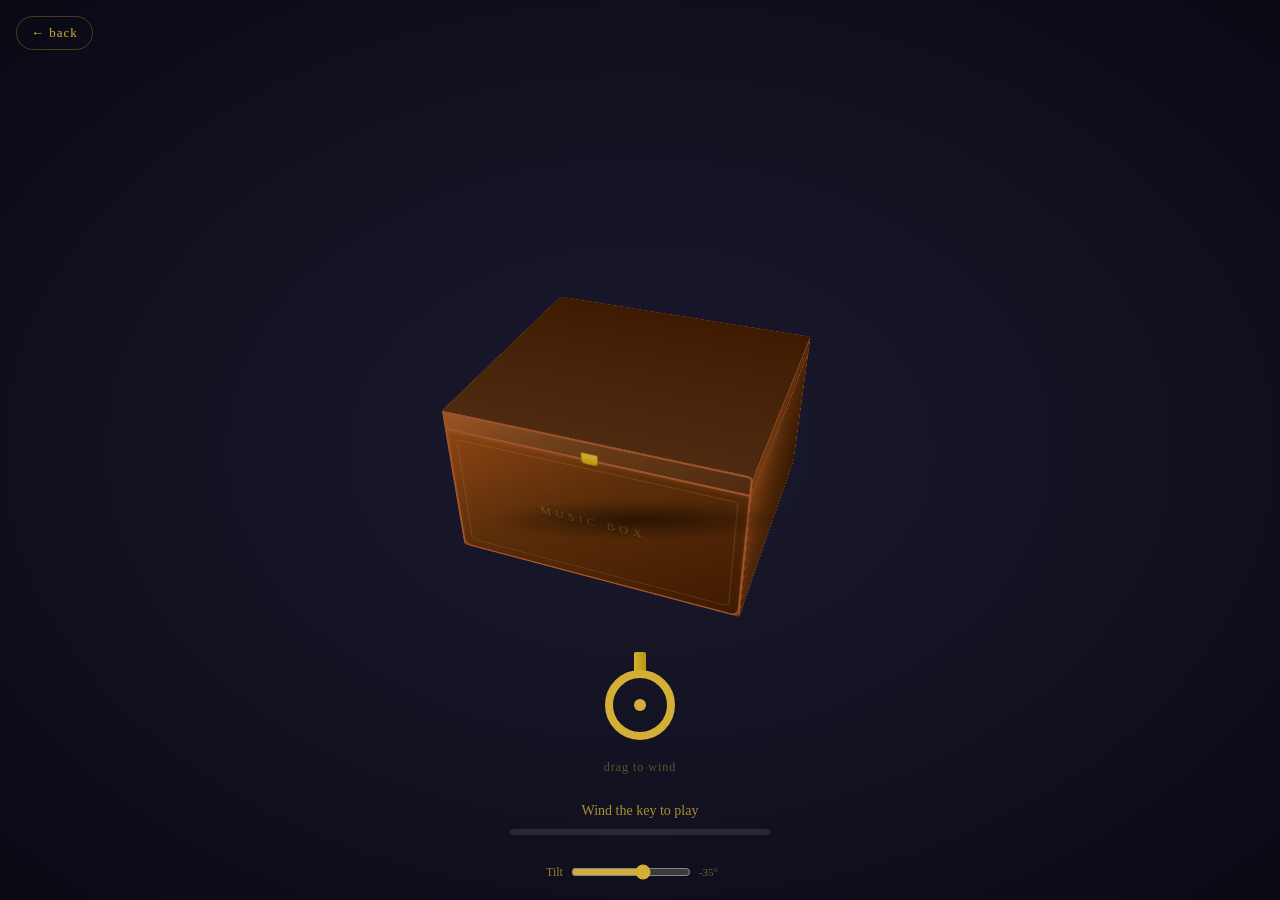
==== player.html @ 5e6f9cf5 "frontend complete" ====
<!DOCTYPE html>
<html lang="en">
<head>
<meta charset="UTF-8">
<meta name="viewport" content="width=device-width, initial-scale=1.0, maximum-scale=1.0, user-scalable=no">
<title>Music Box — Playing</title>
<style>
  * { margin: 0; padding: 0; box-sizing: border-box; }

  body {
    min-height: 100vh;
    min-height: 100dvh;
    display: flex;
    flex-direction: column;
    align-items: center;
    justify-content: flex-start;
    background: radial-gradient(ellipse at center, #1a1a2e 0%, #0a0a15 100%);
    font-family: 'Georgia', serif;
    color: #d4af37;
    overflow: hidden;
    user-select: none;
    -webkit-user-select: none;
    touch-action: none;
    padding: 20px;
  }

  .back-btn {
    position: fixed;
    top: 16px;
    left: 16px;
    background: none;
    border: 1px solid rgba(212,175,55,0.3);
    color: #d4af37;
    font-family: 'Georgia', serif;
    font-size: 13px;
    padding: 8px 14px;
    border-radius: 20px;
    cursor: pointer;
    z-index: 10;
    letter-spacing: 1px;
  }

  .back-btn:hover { border-color: rgba(212,175,55,0.6); }


  .music-box {
    position: relative;
    width: 280px;
    height: 200px;
    perspective: 800px;
    perspective-origin: center 60%;
    margin-top: calc(50vh - 150px);
    margin-bottom: auto;
  }

  /* 3D scene wrapper */
  .box-scene {
    position: absolute;
    bottom: 0;
    width: 280px;
    height: 180px;
    transform-style: preserve-3d;
    transform: rotateX(var(--viewX, -35deg)) rotateY(var(--viewY, -20deg));
    transition: transform 10s ease;
  }

  /* All 3D faces */
  .box-front, .box-back, .box-right, .box-left, .box-bottom,
  .lid-front, .lid-back, .lid-top, .lid-right, .lid-left, .lid-inner {
    position: absolute;
    backface-visibility: visible;
  }

  /* The box body - 3D cube: 280w × 140h × 120d */
  .box-body {
    position: absolute;
    bottom: 0;
    width: 280px;
    height: 140px;
    transform-style: preserve-3d;
    z-index: 1;
  }

  /* Front face */
  .box-front {
    width: 280px;
    height: 140px;
    background: linear-gradient(145deg, #8B4513 0%, #5C2E0A 40%, #3E1A00 100%);
    border: 2px solid #a0522d;
    border-radius: 0 0 8px 8px;
    box-shadow: inset 0 2px 4px rgba(255,200,100,0.1);
    transform: translateZ(125px);
  }

  .box-front::before {
    content: '';
    position: absolute;
    top: 8px; left: 8px; right: 8px; bottom: 8px;
    border: 1px solid rgba(210,160,80,0.2);
    border-radius: 4px;
  }

  /* Back face */
  .box-back {
    width: 280px;
    height: 140px;
    background: linear-gradient(145deg, #6B3410 0%, #4C1E08 40%, #2E1200 100%);
    border: 2px solid #8a4420;
    border-radius: 0 0 8px 8px;
    transform: rotateY(180deg) translateZ(125px);
  }

  /* Right face — centered: left:(280-120)/2=80 */
  .box-right {
    width: 250px;
    height: 140px;
    left: 15px;
    background: linear-gradient(145deg, #7A3B10 0%, #52280A 40%, #361800 100%);
    border: 2px solid #955228;
    transform: rotateY(90deg) translateZ(140px);
  }

  .box-right::before {
    content: '';
    position: absolute;
    top: 8px; left: 8px; right: 8px; bottom: 8px;
    border: 1px solid rgba(210,160,80,0.15);
    border-radius: 4px;
  }

  /* Left face — centered: left:80 */
  .box-left {
    width: 250px;
    height: 140px;
    left: 15px;
    background: linear-gradient(145deg, #9B5020 0%, #6C3510 40%, #4E2508 100%);
    border: 2px solid #a0522d;
    transform: rotateY(-90deg) translateZ(140px);
  }

  .box-left::before {
    content: '';
    position: absolute;
    top: 8px; left: 8px; right: 8px; bottom: 8px;
    border: 1px solid rgba(210,160,80,0.15);
    border-radius: 4px;
  }

  /* Bottom face — centered: top:(140-160)/2=-10 */
  .box-bottom {
    width: 280px;
    height: 250px;
    top: -55px;
    background: linear-gradient(145deg, #3E1A00 0%, #2E1200 100%);
    border: 2px solid #6B3410;
    transform: rotateX(90deg) translateZ(-70px);
  }

  .box-label {
    position: absolute;
    top: 50%;
    left: 50%;
    transform: translate(-50%, -50%);
    font-size: 12px;
    letter-spacing: 4px;
    text-transform: uppercase;
    color: rgba(212, 175, 55, 0.5);
    text-shadow: 0 1px 2px rgba(0,0,0,0.5);
  }

  /* The lid - 3D: 280w × 20h × 120d */
  .box-lid {
    position: absolute;
    bottom: 138px;
    width: 280px;
    height: 20px;
    transform-style: preserve-3d;
    transform-origin: center top -125px;
    transform: rotateX(0deg);
    z-index: 2;
  }

  /* Lid front face */
  .lid-front {
    width: 280px;
    height: 20px;
    background: linear-gradient(145deg, #9B5523 0%, #6C3E1A 40%, #4E2A10 100%);
    border: 2px solid #a0522d;
    border-radius: 4px 4px 0 0;
    transform: translateZ(125px);
  }

  /* Lid back face */
  .lid-back {
    width: 280px;
    height: 20px;
    background: linear-gradient(145deg, #7B4018 0%, #4C2E10 40%, #3E2008 100%);
    border: 2px solid #8a4420;
    border-radius: 4px 4px 0 0;
    transform: rotateY(180deg) translateZ(125px);
  }

  /* Lid top face — flush with top edge of side panels (y=0) */
  .lid-top {
    width: 280px;
    height: 250px;
    top: -115px;
    background: linear-gradient(145deg, #A05828 0%, #7C4218 40%, #5E3010 100%);
    border: 2px solid #a0522d;
    border-radius: 8px;
    transform: rotateX(-90deg) translateZ(-10px);
    transform-style: preserve-3d;
  }

  .lid-top::before {
    content: '';
    position: absolute;
    top: 8px; left: 8px; right: 8px; bottom: 8px;
    border: 1px solid rgba(210,160,80,0.2);
    border-radius: 4px;
  }

  /* Lid photo circle */
  .lid-photo-container {
    position: absolute;
    top: 50%;
    left: 50%;
    transform: translate(-50%, -50%) translateZ(1px);
    width: 180px;
    height: 180px;
    border-radius: 50%;
    overflow: hidden;
    border: 2px solid rgba(212,175,55,0.4);
    box-shadow: 0 0 12px rgba(0,0,0,0.4), inset 0 0 6px rgba(0,0,0,0.3);
  }

  .lid-photo-container img {
    position: absolute;
    top: 0;
    left: 0;
    width: 100%;
    height: 100%;
    object-fit: cover;
    opacity: 0;
    transition: opacity 1s ease-in-out;
  }

  .lid-photo-container img.active {
    opacity: 1;
  }

  /* Lid right face — centered: left:80 */
  .lid-right {
    width: 250px;
    height: 20px;
    left: 15px;
    background: linear-gradient(145deg, #8A4818 0%, #5C3010 100%);
    border: 2px solid #955228;
    backface-visibility: visible;
    transform: rotateY(90deg) translateZ(140px);
  }

  /* Lid left face — centered: left:80 */
  .lid-left {
    width: 250px;
    height: 20px;
    left: 15px;
    background: linear-gradient(145deg, #A86030 0%, #7C4520 100%);
    border: 2px solid #a0522d;
    backface-visibility: visible;
    transform: rotateY(-90deg) translateZ(140px);
  }

  /* Lid inner face (bottom of lid) — flush with bottom edge (y=20) */
  .lid-inner {
    width: 280px;
    height: 250px;
    top: -115px;
    background: linear-gradient(to bottom, #2a0a00, #4E2A10);
    transform: rotateX(90deg) translateZ(10px);
  }

  /* Hinge detail */
  .box-hinge {
    position: absolute;
    width: 20px;
    height: 8px;
    background: linear-gradient(to bottom, #d4af37, #8B6914);
    border-radius: 3px;
    top: -4px;
    z-index: 5;
  }

  /* Metal latch on front */
  .box-latch {
    position: absolute;
    bottom: -6px;
    left: 50%;
    transform: translateX(-50%);
    width: 16px;
    height: 12px;
    background: linear-gradient(to bottom, #d4af37, #b8960c);
    border-radius: 0 0 4px 4px;
    border: 1px solid #8B6914;
    z-index: 3;
  }

  /* Music box interior — 3D slab at top of box body */
  .box-interior {
    position: absolute;
    left: 2px;
    width: 276px;
    height: 20px;
    opacity: 0;
    overflow: visible;
    transform-style: preserve-3d;
    top: -20px;
  }

  .box-interior > div {
    position: absolute;
  }

  /* Top face of interior slab — holds the vinyl */
  .interior-top {
    width: 276px;
    height: 246px;
    top: -113px;
    background: linear-gradient(145deg, #C8956A, #A07050);
    transform: rotateX(-90deg) translateZ(-10px);
    overflow: visible;
    transform-style: preserve-3d;
  }

  /* Bottom face of interior slab */
  .interior-bottom {
    width: 276px;
    height: 246px;
    top: -113px;
    background: linear-gradient(145deg, #A07050, #887060);
    transform: rotateX(90deg) translateZ(10px);
  }

  /* Front face of interior slab */
  .interior-front {
    width: 276px;
    height: 20px;
    background: linear-gradient(145deg, #B8855A, #9A6842);
    border: 1px solid #C09060;
    transform: translateZ(123px);
  }

  /* Back face of interior slab */
  .interior-back {
    width: 276px;
    height: 20px;
    background: linear-gradient(145deg, #A07850, #8A6238);
    transform: rotateY(180deg) translateZ(123px);
  }

  /* Right face of interior slab */
  .interior-right {
    width: 246px;
    height: 20px;
    left: 15px;
    background: linear-gradient(145deg, #B08050, #9A6842);
    transform: rotateY(90deg) translateZ(138px);
  }

  /* Left face of interior slab */
  .interior-left {
    width: 246px;
    height: 20px;
    left: 15px;
    background: linear-gradient(145deg, #BA8A5A, #A07248);
    transform: rotateY(-90deg) translateZ(138px);
  }

  /* Vinyl record — 5px thick 3D disc sitting on interior-top */
  .record {
    position: absolute;
    width: 200px;
    height: 200px;
    left: 38px;
    top: -90px;
    transform-style: preserve-3d;
    transform: rotateX(-90deg) translateY(5px) translateZ(-10px);
  }

  .record-face {
    position: absolute;
    width: 200px;
    height: 200px;
    border-radius: 50%;
  }

  /* Top face of vinyl — visible grooves */
  .record-face-top {
    background:
      radial-gradient(circle, #d4af37 8px, #b8860b 11px, #8B6914 22px, #1a1a1a 25px, #222 27px, #111 35px, #1a1a1a 35.5px, #222 36px, #111 44px, #1a1a1a 44.5px, #222 45px, #111 53px, #1a1a1a 53.5px, #222 54px, #111 62px, #1a1a1a 62.5px, #222 63px, #111 71px, #1a1a1a 71.5px, #222 72px, #111 80px, #1a1a1a 80.5px, #222 81px, #111 88px, #1a1a1a 88.5px, #181818 89px, #111 100px);
    box-shadow: 0 10px 0 #0a0a0a, 0 0 10px rgba(0,0,0,0.6), inset 0 0 3px rgba(255,255,255,0.05);
    transform: translateZ(10px);
  }

  /* Bottom face of vinyl — sits on the tan panel */
  .record-face-bottom {
    background: #0a0a0a;
    transform: translateZ(0px);
  }

  .record.spinning {
    animation: spin-record 15s linear infinite;
  }

  @keyframes spin-record {
    from { transform: rotateX(-90deg) translateY(5px) translateZ(-10px) rotate(360deg); }
    to { transform: rotateX(-90deg) translateY(5px) translateZ(-10px) rotate(0deg); }
  }

  .record-label {
    position: absolute;
    top: 50%;
    left: 50%;
    transform: translate(-50%, -50%) translateZ(10.1px);
    width: 50px;
    height: 50px;
    border-radius: 50%;
    background: radial-gradient(circle, #d4af37 5px, #b8860b 10px, #8B6914 22px, #6B4F12 25px);
    box-shadow: inset 0 0 2px rgba(0,0,0,0.3);
  }

  .record-text-svg {
    position: absolute;
    top: 0;
    left: 0;
    width: 200px;
    height: 200px;
    pointer-events: none;
    transform: scaleX(-1);
  }

  .record-text {
    font-family: 'Georgia', serif;
    font-size: 18px;
    fill: #c0a060;
    letter-spacing: 0.5px;
    font-weight: bold;
  }

  /* Shadow on the ground */
  .box-shadow {
    position: absolute;
    bottom: -20px;
    left: 50%;
    transform: translateX(-50%);
    width: 300px;
    height: 40px;
    background: radial-gradient(ellipse, rgba(0,0,0,0.5) 0%, transparent 70%);
    pointer-events: none;
  }

  /* Gentle idle sway */
  .box-scene {
    animation: idle-sway 6s ease-in-out infinite;
  }

  @keyframes idle-sway {
    0%, 100% { transform: rotateX(var(--viewX, -35deg)) rotateY(var(--viewY, -20deg)); }
    50% { transform: rotateX(calc(var(--viewX, -35deg) + 2deg)) rotateY(calc(var(--viewY, -20deg) + 2deg)); }
  }

  /* View controls */
  .view-controls {
    display: flex;
    gap: 20px;
    margin-top: 15px;
    justify-content: center;
    align-items: center;
  }

  .view-controls label {
    display: flex;
    align-items: center;
    gap: 8px;
    color: rgba(212,175,55,0.7);
    font-size: 12px;
    font-family: 'Georgia', serif;
  }

  .view-controls input[type="range"] {
    width: 120px;
    accent-color: #d4af37;
  }

  .view-controls span {
    min-width: 35px;
    font-size: 11px;
    color: rgba(212,175,55,0.5);
  }

  /* Wind-up key — BELOW the box for mobile */
  .winding-section {
    margin-top: 30px;
    display: flex;
    flex-direction: column;
    align-items: center;
  }

  .winding-area {
    width: 100px;
    height: 100px;
    cursor: grab;
    position: relative;
    touch-action: none;
  }

  .winding-area:active { cursor: grabbing; }

  .key-base {
    position: absolute;
    top: 0;
    left: 50%;
    transform: translateX(-50%);
    width: 12px;
    height: 20px;
    background: linear-gradient(to right, #d4af37, #b8960c);
    border-radius: 2px;
  }

  .key-handle {
    position: absolute;
    top: 18px;
    left: 50%;
    transform: translateX(-50%);
    width: 70px;
    height: 70px;
    border: 8px solid #d4af37;
    border-radius: 50%;
    background: transparent;
    transition: border-color 0.2s;
  }

  .key-handle::after {
    content: '';
    position: absolute;
    top: 50%;
    left: 50%;
    width: 12px;
    height: 12px;
    background: #d4af37;
    border-radius: 50%;
    transform: translate(-50%, -50%);
  }

  .winding-area:hover .key-handle {
    border-color: #f0d060;
  }

  .wind-label {
    font-size: 12px;
    opacity: 0.4;
    margin-top: 8px;
    letter-spacing: 1px;
  }

  /* Status */
  .status {
    margin-top: 24px;
    text-align: center;
    font-size: 14px;
    min-height: 50px;
    width: 100%;
    max-width: 300px;
  }

  .status-line {
    margin: 4px 0;
    opacity: 0.8;
  }

  .energy-bar-container {
    width: 100%;
    max-width: 260px;
    height: 6px;
    background: rgba(255,255,255,0.1);
    border-radius: 3px;
    margin: 10px auto;
    overflow: hidden;
  }

  .energy-bar {
    height: 100%;
    background: linear-gradient(90deg, #d4af37, #f0d060);
    border-radius: 3px;
    transition: width 0.1s linear;
    width: 0%;
  }

  /* Floating notes */
  .note {
    position: absolute;
    font-size: 18px;
    pointer-events: none;
    opacity: 0;
    animation: float-note 2s ease-out forwards;
    z-index: 10;
  }

  @keyframes float-note {
    0% { opacity: 0.8; transform: translateY(0) scale(1); }
    100% { opacity: 0; transform: translateY(-60px) scale(0.5) rotate(20deg); }
  }
</style>
</head>
<body>

<button class="back-btn" onclick="window.location.href='index.html'">&larr; back</button>

<div class="music-box" id="musicBox">
  <div class="box-scene" id="boxScene">
    <div class="box-lid" id="lid">
      <div class="lid-front">
        <div class="box-latch"></div>
      </div>
      <div class="lid-back"></div>
      <div class="lid-top">
        <div class="lid-photo-container" id="lidPhotos"></div>
      </div>
      <div class="lid-right"></div>
      <div class="lid-left"></div>
      <div class="lid-inner"></div>
    </div>
    <div class="box-body">
      <div class="box-front">
        <div class="box-label">Music Box</div>
      </div>
      <div class="box-back"></div>
      <div class="box-right"></div>
      <div class="box-left"></div>
      <div class="box-bottom"></div>
      <div class="box-interior">
        <div class="interior-top"></div>
        <div class="interior-bottom"></div>
        <div class="interior-front"></div>
        <div class="interior-back"></div>
        <div class="interior-right"></div>
        <div class="interior-left"></div>
        <div class="record" id="record">
          <div class="record-face record-face-top">
            <div class="record-label"></div>
          </div>
          <div class="record-face record-face-bottom"></div>
          <svg class="record-text-svg" viewBox="0 0 200 200">
            <defs>
              <path id="textCircle" d="M 100,100 m -65,0 a 65,65 0 1,1 130,0 a 65,65 0 1,1 -130,0" />
            </defs>
            <text class="record-text">
              <textPath href="#textCircle" startOffset="0%" id="recordTextPath">Music Box</textPath>
            </text>
          </svg>
        </div>
      </div>
    </div>
  </div>
  <div class="box-shadow"></div>
</div>

<div class="winding-section">
  <div class="winding-area" id="windArea">
    <div class="key-base"></div>
    <div class="key-handle" id="keyHandle"></div>
  </div>
  <div class="wind-label">drag to wind</div>
</div>

<div class="status">
  <div class="status-line" id="statusText">Wind the key to play</div>
  <div class="energy-bar-container">
    <div class="energy-bar" id="energyBar"></div>
  </div>
  <div class="status-line" id="timeInfo"></div>
</div>

<div class="view-controls">
  <label>Tilt <input type="range" id="viewX" min="-90" max="0" value="-35" step="1"><span id="viewXVal">-35°</span></label>
</div>

<script>
// ── View controls ──
(() => {
  const scene = document.querySelector('.box-scene');
  const viewX = document.getElementById('viewX');
  const viewXVal = document.getElementById('viewXVal');

  function updateView() {
    scene.style.setProperty('--viewX', viewX.value + 'deg');
    viewXVal.textContent = viewX.value + '°';
  }

  viewX.addEventListener('input', updateView);
  updateView();
})();

(() => {
  // ── Determine mode: uploaded song or default melody ──
  const params = new URLSearchParams(window.location.search);
  const songId = params.get('song') ? parseInt(params.get('song')) : null;
  const boxColor = params.get('color') || 'classic';
  const boxParticles = params.get('particles') || 'notes';

  // ── Apply box colour theme ──
  const colorThemes = {
    classic: { front: '#8B4513', mid: '#5C2E0A', dark: '#3E1A00', side: '#7A3B10', sideMid: '#52280A', sideDark: '#361800', left: '#9B5020', leftMid: '#6C3510', leftDark: '#4E2508', lid: '#9B5523', lidMid: '#6C3E1A', lidDark: '#4E2A10', top: '#A05828', topMid: '#7C4218', topDark: '#5E3010' },
    mahogany: { front: '#6B1010', mid: '#4A0808', dark: '#2E0000', side: '#5A0A0A', sideMid: '#3E0505', sideDark: '#2A0000', left: '#7A1515', leftMid: '#550A0A', leftDark: '#3A0505', lid: '#7A1818', lidMid: '#551010', lidDark: '#3A0808', top: '#8A2020', topMid: '#651515', topDark: '#4A0A0A' },
    ebony: { front: '#2a2a2a', mid: '#1a1a1a', dark: '#0e0e0e', side: '#222', sideMid: '#151515', sideDark: '#0a0a0a', left: '#303030', leftMid: '#1e1e1e', leftDark: '#121212', lid: '#2e2e2e', lidMid: '#1c1c1c', lidDark: '#101010', top: '#353535', topMid: '#252525', topDark: '#181818' },
    ivory: { front: '#D2C6A0', mid: '#B8A880', dark: '#9A8A60', side: '#C8BC98', sideMid: '#A89878', sideDark: '#8A7A58', left: '#D8CCA8', leftMid: '#BCA888', leftDark: '#9E8A68', lid: '#D5C8A0', lidMid: '#BAA880', lidDark: '#9E8A60', top: '#DED2AA', topMid: '#C4B290', topDark: '#AA9A70' },
    navy: { front: '#1a3050', mid: '#0e1e35', dark: '#06101e', side: '#152840', sideMid: '#0c1828', sideDark: '#060e18', left: '#1e3858', leftMid: '#122240', leftDark: '#0a1628', lid: '#1c3450', lidMid: '#102035', lidDark: '#081420', top: '#203c5c', topMid: '#152840', topDark: '#0c1828' },
    rosewood: { front: '#6B1530', mid: '#4A0A1E', dark: '#2E0512', side: '#5A1028', sideMid: '#3E0818', sideDark: '#2A0410', left: '#7A1A38', leftMid: '#551025', leftDark: '#3A0815', lid: '#721835', lidMid: '#501020', lidDark: '#380810', top: '#822040', topMid: '#601530', topDark: '#450A1E' },
  };

  const theme = colorThemes[boxColor] || colorThemes.classic;
  const root = document.documentElement;

  // Apply to CSS custom properties
  document.querySelectorAll('.box-front').forEach(el => el.style.background = `linear-gradient(145deg, ${theme.front} 0%, ${theme.mid} 40%, ${theme.dark} 100%)`);
  document.querySelectorAll('.box-back').forEach(el => el.style.background = `linear-gradient(145deg, ${theme.dark} 0%, ${theme.mid} 40%, ${theme.dark} 100%)`);
  document.querySelectorAll('.box-right').forEach(el => el.style.background = `linear-gradient(145deg, ${theme.side} 0%, ${theme.sideMid} 40%, ${theme.sideDark} 100%)`);
  document.querySelectorAll('.box-left').forEach(el => el.style.background = `linear-gradient(145deg, ${theme.left} 0%, ${theme.leftMid} 40%, ${theme.leftDark} 100%)`);
  document.querySelectorAll('.lid-front').forEach(el => el.style.background = `linear-gradient(145deg, ${theme.lid} 0%, ${theme.lidMid} 40%, ${theme.lidDark} 100%)`);
  document.querySelectorAll('.lid-back').forEach(el => el.style.background = `linear-gradient(145deg, ${theme.lidDark} 0%, ${theme.lidMid} 40%, ${theme.lidDark} 100%)`);
  document.querySelectorAll('.lid-top').forEach(el => el.style.background = `linear-gradient(145deg, ${theme.top} 0%, ${theme.topMid} 40%, ${theme.topDark} 100%)`);
  document.querySelectorAll('.lid-right').forEach(el => el.style.background = `linear-gradient(145deg, ${theme.side} 0%, ${theme.sideMid} 100%)`);
  document.querySelectorAll('.lid-left').forEach(el => el.style.background = `linear-gradient(145deg, ${theme.left} 0%, ${theme.leftMid} 100%)`);
  document.querySelectorAll('.lid-inner').forEach(el => el.style.background = `linear-gradient(to bottom, ${theme.dark}, ${theme.lidDark})`);
  document.querySelectorAll('.box-bottom').forEach(el => el.style.background = `linear-gradient(145deg, ${theme.dark} 0%, ${theme.dark} 100%)`);

  let useUploadedAudio = !!songId;
  let audioBuffer = null;     // decoded AudioBuffer for uploaded file
  let audioSource = null;     // currently playing BufferSource
  let playbackPosition = 0;   // seconds into the audio we've played so far

  const STATE_KEY = songId ? `musicbox_state_${songId}` : 'musicbox_state_default';

  let savedState = loadState();
  if (savedState) {
    playbackPosition = savedState.playbackPosition || 0;
  }

  let isWinding = false;
  let windStartTime = 0;
  let windAccumulated = 0;
  let lastAngle = null;
  let totalRotation = 0;

  let isPlaying = false;
  let playStartTime = 0;
  let playDuration = 0;
  let playTimer = null;
  let audioCtx = null;

  // For default melody mode
  let noteIndex = savedState ? (savedState.noteIndex || 0) : 0;
  let scheduledNotes = [];

  // For image slideshow
  let currentImgIndex = savedState ? (savedState.currentImgIndex || 0) : 0;

  // ── Elements ──
  const windArea = document.getElementById('windArea');
  const keyHandle = document.getElementById('keyHandle');
  const lid = document.getElementById('lid');
  const record = document.getElementById('record');
  const energyBar = document.getElementById('energyBar');
  const statusText = document.getElementById('statusText');
  const timeInfo = document.getElementById('timeInfo');

  const musicBox = document.getElementById('musicBox');

  // ── Default Melody ──
  const melody = [
    { freq: 1047, dur: 200 }, { freq: 1319, dur: 200 }, { freq: 1568, dur: 300 },
    { freq: 1319, dur: 200 }, { freq: 1047, dur: 200 }, { freq: 1175, dur: 300 },
    { freq: 1047, dur: 200 }, { freq: 880, dur: 200 },  { freq: 784, dur: 400 },
    { freq: 0, dur: 200 },
    { freq: 784, dur: 200 },  { freq: 880, dur: 200 },  { freq: 1047, dur: 300 },
    { freq: 1175, dur: 200 }, { freq: 1319, dur: 200 }, { freq: 1568, dur: 300 },
    { freq: 1319, dur: 200 }, { freq: 1175, dur: 200 }, { freq: 1047, dur: 400 },
    { freq: 0, dur: 200 },
    { freq: 1568, dur: 200 }, { freq: 1397, dur: 200 }, { freq: 1319, dur: 300 },
    { freq: 1175, dur: 200 }, { freq: 1047, dur: 200 }, { freq: 880, dur: 300 },
    { freq: 784, dur: 200 },  { freq: 880, dur: 200 },  { freq: 1047, dur: 400 },
    { freq: 0, dur: 300 },
    { freq: 1319, dur: 200 }, { freq: 1175, dur: 200 }, { freq: 1047, dur: 200 },
    { freq: 880, dur: 200 },  { freq: 784, dur: 300 },  { freq: 880, dur: 200 },
    { freq: 1047, dur: 300 }, { freq: 1319, dur: 200 }, { freq: 1568, dur: 400 },
    { freq: 0, dur: 400 },
  ];

  // ── Load uploaded song from IndexedDB ──
  function loadSongFromDB(id) {
    return new Promise((resolve, reject) => {
      const req = indexedDB.open('musicbox_db', 1);
      req.onupgradeneeded = (e) => {
        const db = e.target.result;
        if (!db.objectStoreNames.contains('songs')) {
          db.createObjectStore('songs', { keyPath: 'id', autoIncrement: true });
        }
      };
      req.onsuccess = (e) => {
        const db = e.target.result;
        const tx = db.transaction('songs', 'readonly');
        const store = tx.objectStore('songs');
        const getReq = store.get(id);
        getReq.onsuccess = () => resolve(getReq.result);
        getReq.onerror = () => reject(getReq.error);
      };
      req.onerror = () => reject(req.error);
    });
  }

  // ── Audio ──
  function ensureAudio() {
    if (!audioCtx) {
      audioCtx = new (window.AudioContext || window.webkitAudioContext)();
    }
    if (audioCtx.state === 'suspended') audioCtx.resume();
  }

  function playMelodyNote(freq, duration, time) {
    if (!audioCtx || freq === 0) return;
    const osc = audioCtx.createOscillator();
    const gain = audioCtx.createGain();
    const filter = audioCtx.createBiquadFilter();

    osc.type = 'triangle';
    osc.frequency.setValueAtTime(freq, time);

    filter.type = 'highpass';
    filter.frequency.setValueAtTime(400, time);
    filter.Q.setValueAtTime(1, time);

    const attackTime = 0.005;
    const decayTime = Math.min(duration / 1000 * 2, 1.5);
    gain.gain.setValueAtTime(0, time);
    gain.gain.linearRampToValueAtTime(0.3, time + attackTime);
    gain.gain.exponentialRampToValueAtTime(0.001, time + attackTime + decayTime);

    osc.connect(filter);
    filter.connect(gain);
    gain.connect(audioCtx.destination);
    osc.start(time);
    osc.stop(time + attackTime + decayTime + 0.05);

    const osc2 = audioCtx.createOscillator();
    const gain2 = audioCtx.createGain();
    osc2.type = 'sine';
    osc2.frequency.setValueAtTime(freq * 2, time);
    gain2.gain.setValueAtTime(0, time);
    gain2.gain.linearRampToValueAtTime(0.08, time + attackTime);
    gain2.gain.exponentialRampToValueAtTime(0.001, time + attackTime + decayTime * 0.6);
    osc2.connect(gain2);
    gain2.connect(audioCtx.destination);
    osc2.start(time);
    osc2.stop(time + attackTime + decayTime + 0.05);
  }

  function playClickSound() {
    if (!audioCtx) return;
    const osc = audioCtx.createOscillator();
    const gain = audioCtx.createGain();
    osc.type = 'square';
    osc.frequency.setValueAtTime(2000, audioCtx.currentTime);
    gain.gain.setValueAtTime(0.05, audioCtx.currentTime);
    gain.gain.exponentialRampToValueAtTime(0.001, audioCtx.currentTime + 0.03);
    osc.connect(gain);
    gain.connect(audioCtx.destination);
    osc.start();
    osc.stop(audioCtx.currentTime + 0.04);
  }

  // ── Winding ──
  function getAngle(e) {
    const rect = windArea.getBoundingClientRect();
    const cx = rect.left + rect.width / 2;
    const cy = rect.top + rect.height / 2;
    const clientX = e.touches ? e.touches[0].clientX : e.clientX;
    const clientY = e.touches ? e.touches[0].clientY : e.clientY;
    return Math.atan2(clientY - cy, clientX - cx) * (180 / Math.PI);
  }

  function onWindStart(e) {
    e.preventDefault();
    if (isPlaying) return;

    ensureAudio();
    isWinding = true;
    windStartTime = Date.now();
    lastAngle = getAngle(e);
    totalRotation = 0;
    statusText.textContent = 'Winding...';
  }

  function onWindMove(e) {
    if (!isWinding) return;
    e.preventDefault();

    const angle = getAngle(e);
    if (lastAngle !== null) {
      let delta = angle - lastAngle;
      if (delta > 180) delta -= 360;
      if (delta < -180) delta += 360;

      totalRotation += delta;

      const currentRot = parseFloat(keyHandle.dataset.rot || 0);
      const newRot = currentRot + delta;
      keyHandle.dataset.rot = newRot;
      keyHandle.style.transform = `translateX(-50%) rotate(${newRot}deg)`;

      if (Math.abs(totalRotation) % 30 < Math.abs(delta)) {
        playClickSound();
      }
    }
    lastAngle = angle;
  }

  function onWindEnd() {
    if (!isWinding) return;
    isWinding = false;
    lastAngle = null;

    const windDuration = (Date.now() - windStartTime) / 1000;
    windAccumulated = Math.max(windDuration, 0.5);

    startPlaying();
  }

  windArea.addEventListener('mousedown', onWindStart);
  window.addEventListener('mousemove', onWindMove);
  window.addEventListener('mouseup', onWindEnd);
  windArea.addEventListener('touchstart', onWindStart, { passive: false });
  window.addEventListener('touchmove', onWindMove, { passive: false });
  window.addEventListener('touchend', onWindEnd);

  // ── Playback ──
  function startPlaying() {
    ensureAudio();

    playDuration = windAccumulated * 5 * 1000;
    isPlaying = true;
    playStartTime = Date.now();

    record.classList.add('spinning');
    statusText.textContent = 'Playing...';

    if (useUploadedAudio && audioBuffer) {
      startAudioPlayback();
    } else {
      scheduleMelodyNotes();
    }

    updatePlayback();
  }

  // ── Uploaded audio playback ──
  function startAudioPlayback() {
    if (audioSource) {
      try { audioSource.stop(); } catch(e) {}
    }

    audioSource = audioCtx.createBufferSource();
    audioSource.buffer = audioBuffer;
    audioSource.connect(audioCtx.destination);

    // Start from saved position, looping
    const startOffset = playbackPosition % audioBuffer.duration;
    audioSource.loop = true;
    audioSource.loopStart = 0;
    audioSource.loopEnd = audioBuffer.duration;
    audioSource.start(0, startOffset);

    // Schedule stop at playDuration
    audioSource.stopTime = audioCtx.currentTime + playDuration / 1000;
  }

  // ── Default melody scheduling ──
  function scheduleMelodyNotes() {
    const now = audioCtx.currentTime;
    let timeOffset = 0;
    let idx = noteIndex;
    scheduledNotes = [];

    while (timeOffset < playDuration) {
      const note = melody[idx % melody.length];
      const noteTime = now + timeOffset / 1000;
      playMelodyNote(note.freq, note.dur, noteTime);

      scheduledNotes.push({ time: timeOffset, idx });
      timeOffset += note.dur;
      idx++;
    }
    scheduledNotes._finalIdx = idx;
  }

  function updatePlayback() {
    if (!isPlaying) return;

    const elapsed = Date.now() - playStartTime;
    const remaining = playDuration - elapsed;
    const progress = Math.max(0, 1 - elapsed / playDuration);

    energyBar.style.width = (progress * 100) + '%';

    // Animate lid: open over first 2s, close over last 2s
    const openMs = 2000;
    const closeMs = 2000;
    const maxAngle = 75;
    let lidAngle;
    if (elapsed < openMs) {
      // Ease out during opening
      const t = elapsed / openMs;
      lidAngle = maxAngle * (1 - Math.pow(1 - t, 3));
    } else if (remaining < closeMs) {
      // Ease in during closing
      const t = Math.max(0, remaining) / closeMs;
      lidAngle = maxAngle * (1 - Math.pow(1 - t, 3));
    } else {
      lidAngle = maxAngle;
    }
    lid.style.transform = `rotateX(${lidAngle}deg)`;
    // Show interior proportionally
    const interiorEl = document.querySelector('.box-interior');
    interiorEl.style.opacity = Math.min(1, lidAngle / 30);

    const remSec = Math.max(0, remaining / 1000).toFixed(1);
    timeInfo.textContent = `${remSec}s remaining`;

    // Animate teeth at intervals
    // Spawn floating notes periodically
    if (useUploadedAudio) {
      const interval = 300;
      const cur = Math.floor(elapsed / interval);
      const prev = Math.floor((elapsed - 16) / interval);
      if (cur !== prev) spawnNote();
    } else {
      for (const sn of scheduledNotes) {
        if (!sn.triggered && elapsed >= sn.time) {
          sn.triggered = true;
          spawnNote();
        }
      }
    }

    if (elapsed >= playDuration) {
      stopPlaying();
      return;
    }

    playTimer = requestAnimationFrame(updatePlayback);
  }

  function stopPlaying() {
    isPlaying = false;
    cancelAnimationFrame(playTimer);
    record.classList.remove('spinning');

    // Stop uploaded audio
    if (audioSource) {
      try { audioSource.stop(); } catch(e) {}
      audioSource = null;
    }

    const elapsed = Date.now() - playStartTime;

    if (useUploadedAudio && audioBuffer) {
      // Save how far into the audio file we got
      playbackPosition += (elapsed / 1000);
      // Wrap around if past the end
      playbackPosition = playbackPosition % audioBuffer.duration;

      saveState({ playbackPosition, currentImgIndex });

      statusText.textContent = 'Spring unwound — wind again to continue';
      timeInfo.textContent = '';
    } else {
      // Default melody — save note index
      let timeAcc = 0;
      let idx = noteIndex;
      while (timeAcc < elapsed && timeAcc < playDuration) {
        timeAcc += melody[idx % melody.length].dur;
        idx++;
      }
      noteIndex = idx;
      saveState({ noteIndex, currentImgIndex });

      statusText.textContent = 'Spring unwound — wind again to continue';
      timeInfo.textContent = '';
    }

    lid.style.transform = 'rotateX(0deg)';
    document.querySelector('.box-interior').style.opacity = '0';
    energyBar.style.width = '0%';
    savedState = loadState();
  }

  const particleSets = {
    notes: ['\u266B', '\u266A', '\u266C', '\u2669'],
    hearts: ['\u2764', '\u2765', '\u2661', '\u2763'],
    flowers: ['\u2740', '\u2741', '\u273F', '\u2743'],
  };

  function spawnNote() {
    const symbols = particleSets[boxParticles] || particleSets.notes;
    const el = document.createElement('div');
    el.className = 'note';
    el.textContent = symbols[Math.floor(Math.random() * symbols.length)];
    el.style.left = (80 + Math.random() * 120) + 'px';
    el.style.top = (60 + Math.random() * 40) + 'px';
    el.style.color = `hsl(${40 + Math.random() * 20}, 80%, ${60 + Math.random() * 20}%)`;
    musicBox.appendChild(el);
    setTimeout(() => el.remove(), 2000);
  }

  // ── Persistence ──
  function saveState(state) {
    try { localStorage.setItem(STATE_KEY, JSON.stringify(state)); } catch(e) {}
  }

  function loadState() {
    try {
      const s = localStorage.getItem(STATE_KEY);
      return s ? JSON.parse(s) : null;
    } catch(e) { return null; }
  }

  // ── Init ──
  async function init() {
    if (songId) {
      try {
        const song = await loadSongFromDB(songId);
        if (song) {

          ensureAudio();
          audioBuffer = await audioCtx.decodeAudioData(song.data.slice(0));

          // Set song name on vinyl
          const textPath = document.getElementById('recordTextPath');
          if (textPath && song.name) {
            const label = song.name.toUpperCase();
            textPath.textContent = label;
          }

          // Load images onto lid-top
          if (song.images && song.images.length > 0) {
            const container = document.getElementById('lidPhotos');
            // Clamp restored index to valid range
            currentImgIndex = currentImgIndex % song.images.length;
            song.images.forEach((dataUrl, i) => {
              const img = document.createElement('img');
              img.src = dataUrl;
              if (i === currentImgIndex) img.classList.add('active');
              container.appendChild(img);
            });

            if (song.images.length > 1) {
              setInterval(() => {
                const imgs = container.querySelectorAll('img');
                imgs[currentImgIndex].classList.remove('active');
                currentImgIndex = (currentImgIndex + 1) % imgs.length;
                imgs[currentImgIndex].classList.add('active');
              }, 3000);
            }
          } else {
            document.getElementById('lidPhotos').style.display = 'none';
          }

          if (savedState && savedState.playbackPosition != null) {
            statusText.textContent = 'Wind the key to resume';
          }
        } else {
          // Song not found
          useUploadedAudio = false;
        }
      } catch(e) {
        console.error('Failed to load song:', e);
        // Error loading song
        useUploadedAudio = false;
      }
    } else {
      // Default melody
      useUploadedAudio = false;
    }
  }

  init();
})();
</script>
</body>
</html>
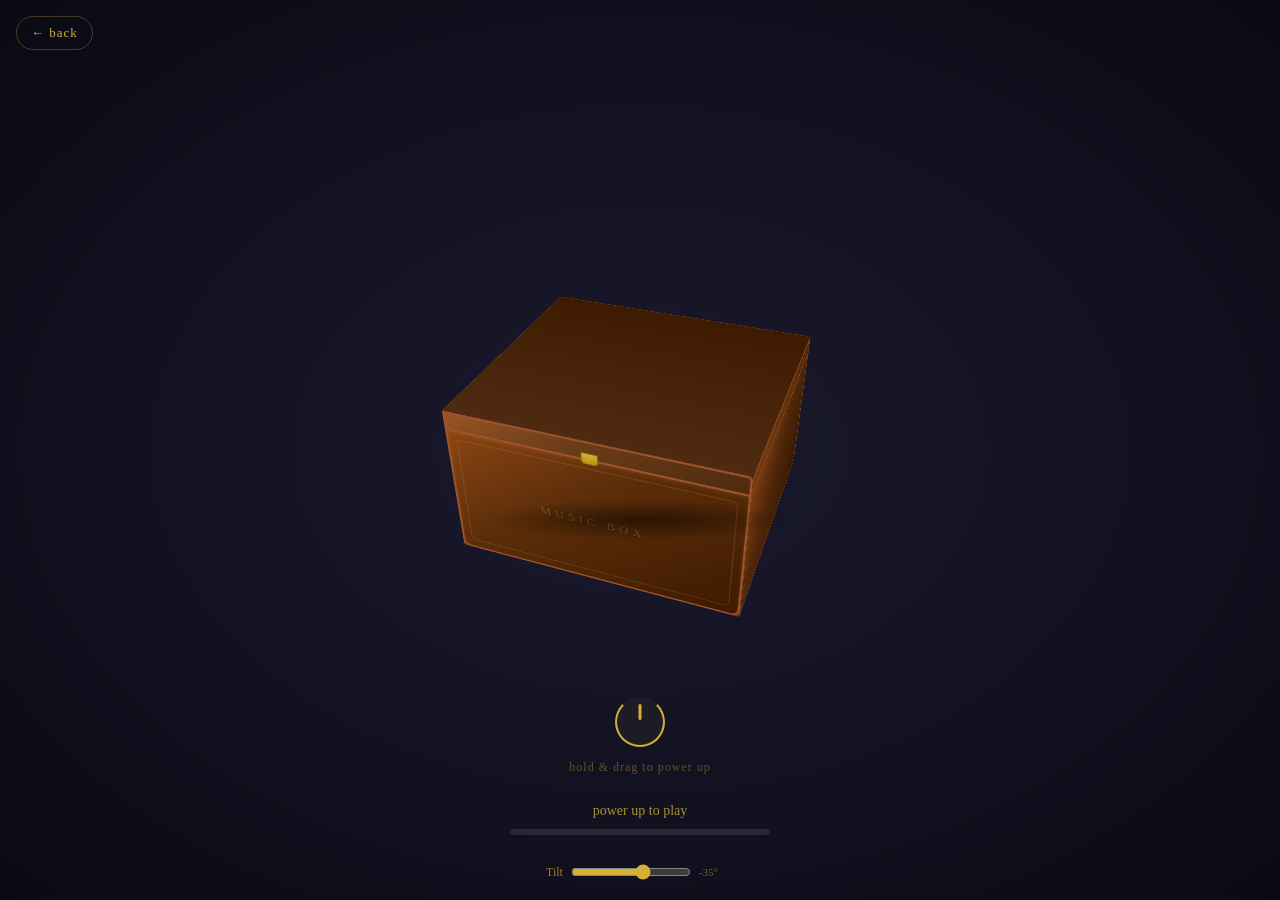
==== commit 77b08932: "audio context for phone" ====
--- a/player.html
+++ b/player.html
@@ -42,6 +42,92 @@
 
   .back-btn:hover { border-color: rgba(212,175,55,0.6); }
 
+  .share-btn {
+    position: fixed;
+    top: 16px;
+    right: 16px;
+    background: none;
+    border: 1px solid rgba(212,175,55,0.3);
+    color: #d4af37;
+    font-family: 'Georgia', serif;
+    font-size: 13px;
+    padding: 8px 14px;
+    border-radius: 20px;
+    cursor: pointer;
+    z-index: 10;
+    letter-spacing: 1px;
+  }
+  .share-btn:hover { border-color: rgba(212,175,55,0.6); }
+  .share-btn:disabled { opacity: 0.4; cursor: not-allowed; }
+
+  .share-modal-overlay {
+    display: none;
+    position: fixed;
+    inset: 0;
+    background: rgba(0,0,0,0.7);
+    z-index: 100;
+    align-items: center;
+    justify-content: center;
+  }
+  .share-modal-overlay.visible { display: flex; }
+
+  .share-modal {
+    background: #1a1a2e;
+    border: 1px solid rgba(212,175,55,0.3);
+    border-radius: 12px;
+    padding: 24px;
+    max-width: 420px;
+    width: 90%;
+    text-align: center;
+  }
+  .share-modal h3 {
+    margin-bottom: 12px;
+    font-size: 16px;
+    letter-spacing: 1px;
+  }
+  .share-modal p {
+    font-size: 13px;
+    opacity: 0.7;
+    margin-bottom: 16px;
+  }
+  .share-url-box {
+    display: flex;
+    gap: 8px;
+    align-items: center;
+  }
+  .share-url-box input {
+    flex: 1;
+    background: rgba(255,255,255,0.05);
+    border: 1px solid rgba(212,175,55,0.2);
+    color: #d4af37;
+    padding: 10px 12px;
+    border-radius: 8px;
+    font-family: monospace;
+    font-size: 12px;
+    outline: none;
+  }
+  .share-url-box button {
+    background: rgba(212,175,55,0.15);
+    border: 1px solid rgba(212,175,55,0.3);
+    color: #d4af37;
+    padding: 10px 16px;
+    border-radius: 8px;
+    cursor: pointer;
+    font-family: 'Georgia', serif;
+    font-size: 13px;
+    white-space: nowrap;
+  }
+  .share-url-box button:hover { background: rgba(212,175,55,0.25); }
+  .share-close {
+    margin-top: 16px;
+    background: none;
+    border: none;
+    color: rgba(212,175,55,0.5);
+    cursor: pointer;
+    font-family: 'Georgia', serif;
+    font-size: 12px;
+  }
+
 
   .music-box {
     position: relative;
@@ -507,8 +593,8 @@
   }
 
   .winding-area {
-    width: 100px;
-    height: 100px;
+    width: 60px;
+    height: 60px;
     cursor: grab;
     position: relative;
     touch-action: none;
@@ -517,43 +603,51 @@
   .winding-area:active { cursor: grabbing; }
 
   .key-base {
-    position: absolute;
-    top: 0;
+    display: none;
+  }
+
+  .key-handle {
+    position: absolute;
+    top: 5px;
     left: 50%;
     transform: translateX(-50%);
-    width: 12px;
-    height: 20px;
-    background: linear-gradient(to right, #d4af37, #b8960c);
-    border-radius: 2px;
-  }
-
-  .key-handle {
-    position: absolute;
-    top: 18px;
-    left: 50%;
-    transform: translateX(-50%);
-    width: 70px;
-    height: 70px;
-    border: 8px solid #d4af37;
+    width: 50px;
+    height: 50px;
+    border: 2.5px solid #d4af37;
+    border-top: 2.5px solid transparent;
     border-radius: 50%;
-    background: transparent;
-    transition: border-color 0.2s;
+    background: rgba(212,175,55,0.05);
+    transition: border-color 0.3s, box-shadow 0.3s, background 0.3s;
   }
 
   .key-handle::after {
     content: '';
     position: absolute;
-    top: 50%;
+    top: 5px;
     left: 50%;
-    width: 12px;
-    height: 12px;
+    width: 3px;
+    height: 16px;
     background: #d4af37;
-    border-radius: 50%;
-    transform: translate(-50%, -50%);
+    border-radius: 2px;
+    transform: translateX(-50%);
+    transition: background 0.3s;
   }
 
   .winding-area:hover .key-handle {
     border-color: #f0d060;
+    border-top-color: transparent;
+    box-shadow: 0 0 15px rgba(212,175,55,0.2);
+  }
+
+  .key-handle.active {
+    border-color: #4ade80;
+    border-top-color: transparent;
+    box-shadow: 0 0 25px rgba(74,222,128,0.4);
+    background: rgba(74,222,128,0.1);
+  }
+
+  .key-handle.active::after {
+    background: #4ade80;
   }
 
   .wind-label {
@@ -615,6 +709,19 @@
 <body>
 
 <button class="back-btn" onclick="window.location.href='index.html'">&larr; back</button>
+<button class="share-btn" id="shareBtn" style="display:none">share &rarr;</button>
+
+<div class="share-modal-overlay" id="shareOverlay">
+  <div class="share-modal">
+    <h3>Share your music box</h3>
+    <p>Anyone with this link can play your music box</p>
+    <div class="share-url-box">
+      <input type="text" id="shareUrlInput" readonly>
+      <button id="copyShareUrl">Copy</button>
+    </div>
+    <button class="share-close" id="shareClose">close</button>
+  </div>
+</div>
 
 <div class="music-box" id="musicBox">
   <div class="box-scene" id="boxScene">
@@ -670,11 +777,11 @@
     <div class="key-base"></div>
     <div class="key-handle" id="keyHandle"></div>
   </div>
-  <div class="wind-label">drag to wind</div>
+  <div class="wind-label" id="windLabel">hold & drag to power up</div>
 </div>
 
 <div class="status">
-  <div class="status-line" id="statusText">Wind the key to play</div>
+  <div class="status-line" id="statusText">power up to play</div>
   <div class="energy-bar-container">
     <div class="energy-bar" id="energyBar"></div>
   </div>
@@ -705,8 +812,15 @@
   // ── Determine mode: uploaded song or default melody ──
   const params = new URLSearchParams(window.location.search);
   const songId = params.get('song') ? parseInt(params.get('song')) : null;
+  const songSource = params.get('source') === 'shared' ? 'shared_songs' : 'songs';
   const boxColor = params.get('color') || 'classic';
-  const boxParticles = params.get('particles') || 'notes';
+  let boxParticles = params.get('particles') || 'notes';
+
+  // ── Supabase ──
+  const SUPABASE_URL = 'https://idtoiuwzitbgggmkvryy.supabase.co';
+  const SUPABASE_KEY = 'eyJhbGciOiJIUzI1NiIsInR5cCI6IkpXVCJ9.eyJpc3MiOiJzdXBhYmFzZSIsInJlZiI6ImlkdG9pdXd6aXRiZ2dnbWt2cnl5Iiwicm9sZSI6ImFub24iLCJpYXQiOjE3NzI5NzM4MTgsImV4cCI6MjA4ODU0OTgxOH0.4ziW9Pllmlk7mUft-6A0HHOCMzIOQdIt7Hi-RBmC3ME';
+
+  let currentSong = null; // store loaded song data for sharing
 
   // ── Apply box colour theme ──
   const colorThemes = {
@@ -718,21 +832,22 @@
     rosewood: { front: '#6B1530', mid: '#4A0A1E', dark: '#2E0512', side: '#5A1028', sideMid: '#3E0818', sideDark: '#2A0410', left: '#7A1A38', leftMid: '#551025', leftDark: '#3A0815', lid: '#721835', lidMid: '#501020', lidDark: '#380810', top: '#822040', topMid: '#601530', topDark: '#450A1E' },
   };
 
-  const theme = colorThemes[boxColor] || colorThemes.classic;
-  const root = document.documentElement;
-
-  // Apply to CSS custom properties
-  document.querySelectorAll('.box-front').forEach(el => el.style.background = `linear-gradient(145deg, ${theme.front} 0%, ${theme.mid} 40%, ${theme.dark} 100%)`);
-  document.querySelectorAll('.box-back').forEach(el => el.style.background = `linear-gradient(145deg, ${theme.dark} 0%, ${theme.mid} 40%, ${theme.dark} 100%)`);
-  document.querySelectorAll('.box-right').forEach(el => el.style.background = `linear-gradient(145deg, ${theme.side} 0%, ${theme.sideMid} 40%, ${theme.sideDark} 100%)`);
-  document.querySelectorAll('.box-left').forEach(el => el.style.background = `linear-gradient(145deg, ${theme.left} 0%, ${theme.leftMid} 40%, ${theme.leftDark} 100%)`);
-  document.querySelectorAll('.lid-front').forEach(el => el.style.background = `linear-gradient(145deg, ${theme.lid} 0%, ${theme.lidMid} 40%, ${theme.lidDark} 100%)`);
-  document.querySelectorAll('.lid-back').forEach(el => el.style.background = `linear-gradient(145deg, ${theme.lidDark} 0%, ${theme.lidMid} 40%, ${theme.lidDark} 100%)`);
-  document.querySelectorAll('.lid-top').forEach(el => el.style.background = `linear-gradient(145deg, ${theme.top} 0%, ${theme.topMid} 40%, ${theme.topDark} 100%)`);
-  document.querySelectorAll('.lid-right').forEach(el => el.style.background = `linear-gradient(145deg, ${theme.side} 0%, ${theme.sideMid} 100%)`);
-  document.querySelectorAll('.lid-left').forEach(el => el.style.background = `linear-gradient(145deg, ${theme.left} 0%, ${theme.leftMid} 100%)`);
-  document.querySelectorAll('.lid-inner').forEach(el => el.style.background = `linear-gradient(to bottom, ${theme.dark}, ${theme.lidDark})`);
-  document.querySelectorAll('.box-bottom').forEach(el => el.style.background = `linear-gradient(145deg, ${theme.dark} 0%, ${theme.dark} 100%)`);
+  function applyColorTheme(colorName) {
+    const theme = colorThemes[colorName] || colorThemes.classic;
+    document.querySelectorAll('.box-front').forEach(el => el.style.background = `linear-gradient(145deg, ${theme.front} 0%, ${theme.mid} 40%, ${theme.dark} 100%)`);
+    document.querySelectorAll('.box-back').forEach(el => el.style.background = `linear-gradient(145deg, ${theme.dark} 0%, ${theme.mid} 40%, ${theme.dark} 100%)`);
+    document.querySelectorAll('.box-right').forEach(el => el.style.background = `linear-gradient(145deg, ${theme.side} 0%, ${theme.sideMid} 40%, ${theme.sideDark} 100%)`);
+    document.querySelectorAll('.box-left').forEach(el => el.style.background = `linear-gradient(145deg, ${theme.left} 0%, ${theme.leftMid} 40%, ${theme.leftDark} 100%)`);
+    document.querySelectorAll('.lid-front').forEach(el => el.style.background = `linear-gradient(145deg, ${theme.lid} 0%, ${theme.lidMid} 40%, ${theme.lidDark} 100%)`);
+    document.querySelectorAll('.lid-back').forEach(el => el.style.background = `linear-gradient(145deg, ${theme.lidDark} 0%, ${theme.lidMid} 40%, ${theme.lidDark} 100%)`);
+    document.querySelectorAll('.lid-top').forEach(el => el.style.background = `linear-gradient(145deg, ${theme.top} 0%, ${theme.topMid} 40%, ${theme.topDark} 100%)`);
+    document.querySelectorAll('.lid-right').forEach(el => el.style.background = `linear-gradient(145deg, ${theme.side} 0%, ${theme.sideMid} 100%)`);
+    document.querySelectorAll('.lid-left').forEach(el => el.style.background = `linear-gradient(145deg, ${theme.left} 0%, ${theme.leftMid} 100%)`);
+    document.querySelectorAll('.lid-inner').forEach(el => el.style.background = `linear-gradient(to bottom, ${theme.dark}, ${theme.lidDark})`);
+    document.querySelectorAll('.box-bottom').forEach(el => el.style.background = `linear-gradient(145deg, ${theme.dark} 0%, ${theme.dark} 100%)`);
+  }
+
+  applyColorTheme(boxColor);
 
   let useUploadedAudio = !!songId;
   let audioBuffer = null;     // decoded AudioBuffer for uploaded file
@@ -757,6 +872,7 @@
   let playDuration = 0;
   let playTimer = null;
   let audioCtx = null;
+  let pendingAudioData = null; // raw ArrayBuffer waiting to be decoded on user gesture
 
   // For default melody mode
   let noteIndex = savedState ? (savedState.noteIndex || 0) : 0;
@@ -797,19 +913,23 @@
   ];
 
   // ── Load uploaded song from IndexedDB ──
-  function loadSongFromDB(id) {
+  function loadSongFromDB(id, storeName) {
+    storeName = storeName || 'songs';
     return new Promise((resolve, reject) => {
-      const req = indexedDB.open('musicbox_db', 1);
+      const req = indexedDB.open('musicbox_db', 2);
       req.onupgradeneeded = (e) => {
         const db = e.target.result;
         if (!db.objectStoreNames.contains('songs')) {
           db.createObjectStore('songs', { keyPath: 'id', autoIncrement: true });
         }
+        if (!db.objectStoreNames.contains('shared_songs')) {
+          db.createObjectStore('shared_songs', { keyPath: 'id', autoIncrement: true });
+        }
       };
       req.onsuccess = (e) => {
         const db = e.target.result;
-        const tx = db.transaction('songs', 'readonly');
-        const store = tx.objectStore('songs');
+        const tx = db.transaction(storeName, 'readonly');
+        const store = tx.objectStore(storeName);
         const getReq = store.get(id);
         getReq.onsuccess = () => resolve(getReq.result);
         getReq.onerror = () => reject(getReq.error);
@@ -888,16 +1008,40 @@
     return Math.atan2(clientY - cy, clientX - cx) * (180 / Math.PI);
   }
 
-  function onWindStart(e) {
+  let windTimer = null;
+  const windLabel = document.getElementById('windLabel');
+
+  function updateWindDisplay() {
+    if (!isWinding) return;
+    const elapsed = (Date.now() - windStartTime) / 1000;
+    const playSecs = Math.max(elapsed, 0.5) * 5;
+    statusText.textContent = `${playSecs.toFixed(1)}s of playback`;
+    windTimer = requestAnimationFrame(updateWindDisplay);
+  }
+
+  async function onWindStart(e) {
     e.preventDefault();
     if (isPlaying) return;
 
     ensureAudio();
+
+    // Decode audio on first user gesture (mobile requires this)
+    if (pendingAudioData && !audioBuffer) {
+      try {
+        audioBuffer = await audioCtx.decodeAudioData(pendingAudioData);
+        pendingAudioData = null;
+      } catch (err) {
+        console.error('Failed to decode audio:', err);
+      }
+    }
+
     isWinding = true;
     windStartTime = Date.now();
     lastAngle = getAngle(e);
     totalRotation = 0;
-    statusText.textContent = 'Winding...';
+    keyHandle.classList.add('active');
+    windLabel.textContent = 'release to play';
+    updateWindDisplay();
   }
 
   function onWindMove(e) {
@@ -928,6 +1072,9 @@
     if (!isWinding) return;
     isWinding = false;
     lastAngle = null;
+    cancelAnimationFrame(windTimer);
+    keyHandle.classList.remove('active');
+    windLabel.textContent = 'hold & drag to power up';
 
     const windDuration = (Date.now() - windStartTime) / 1000;
     windAccumulated = Math.max(windDuration, 0.5);
@@ -951,7 +1098,7 @@
     playStartTime = Date.now();
 
     record.classList.add('spinning');
-    statusText.textContent = 'Playing...';
+    statusText.textContent = 'playing...';
 
     if (useUploadedAudio && audioBuffer) {
       startAudioPlayback();
@@ -1080,7 +1227,7 @@
 
       saveState({ playbackPosition, currentImgIndex });
 
-      statusText.textContent = 'Spring unwound — wind again to continue';
+      statusText.textContent = 'power depleted — power up again to continue';
       timeInfo.textContent = '';
     } else {
       // Default melody — save note index
@@ -1093,7 +1240,7 @@
       noteIndex = idx;
       saveState({ noteIndex, currentImgIndex });
 
-      statusText.textContent = 'Spring unwound — wind again to continue';
+      statusText.textContent = 'power depleted — power up again to continue';
       timeInfo.textContent = '';
     }
 
@@ -1133,61 +1280,179 @@
     } catch(e) { return null; }
   }
 
+  // ── Setup song visuals (name, images) ──
+  function setupSongVisuals(name, images) {
+    const textPath = document.getElementById('recordTextPath');
+    if (textPath && name) {
+      textPath.textContent = name.toUpperCase();
+    }
+
+    if (images && images.length > 0) {
+      const container = document.getElementById('lidPhotos');
+      currentImgIndex = currentImgIndex % images.length;
+      images.forEach((dataUrl, i) => {
+        const img = document.createElement('img');
+        img.src = dataUrl;
+        if (i === currentImgIndex) img.classList.add('active');
+        container.appendChild(img);
+      });
+
+      if (images.length > 1) {
+        setInterval(() => {
+          const imgs = container.querySelectorAll('img');
+          imgs[currentImgIndex].classList.remove('active');
+          currentImgIndex = (currentImgIndex + 1) % imgs.length;
+          imgs[currentImgIndex].classList.add('active');
+        }, 3000);
+      }
+    } else {
+      document.getElementById('lidPhotos').style.display = 'none';
+    }
+  }
+
+  // ── Helper: base64 data URL to Blob ──
+  function dataUrlToBlob(dataUrl) {
+    const [header, b64] = dataUrl.split(',');
+    const mime = header.match(/:(.*?);/)[1];
+    const bytes = atob(b64);
+    const arr = new Uint8Array(bytes.length);
+    for (let i = 0; i < bytes.length; i++) arr[i] = bytes.charCodeAt(i);
+    return new Blob([arr], { type: mime });
+  }
+
+  // ── Share button handler ──
+  async function handleShare() {
+    const shareBtn = document.getElementById('shareBtn');
+    if (!currentSong) return;
+    shareBtn.disabled = true;
+    shareBtn.textContent = 'uploading...';
+
+    try {
+      const shareUuid = crypto.randomUUID();
+      const audioPath = `${shareUuid}.wav`;
+
+      // Upload audio to storage
+      const audioBlob = new Blob([currentSong.data], { type: 'audio/wav' });
+      const uploadRes = await fetch(`${SUPABASE_URL}/storage/v1/object/audio/${audioPath}`, {
+        method: 'POST',
+        headers: {
+          'apikey': SUPABASE_KEY,
+          'Authorization': `Bearer ${SUPABASE_KEY}`,
+          'Content-Type': 'audio/wav',
+        },
+        body: audioBlob,
+      });
+      if (!uploadRes.ok) {
+        const err = await uploadRes.text();
+        throw new Error('Audio upload failed: ' + err);
+      }
+
+      // Upload images to storage
+      const imagePaths = [];
+      if (currentSong.images && currentSong.images.length > 0) {
+        for (let i = 0; i < currentSong.images.length; i++) {
+          const imgBlob = dataUrlToBlob(currentSong.images[i]);
+          const ext = imgBlob.type.split('/')[1] || 'png';
+          const imgPath = `${shareUuid}_img_${i}.${ext}`;
+          const imgUploadRes = await fetch(`${SUPABASE_URL}/storage/v1/object/audio/${imgPath}`, {
+            method: 'POST',
+            headers: {
+              'apikey': SUPABASE_KEY,
+              'Authorization': `Bearer ${SUPABASE_KEY}`,
+              'Content-Type': imgBlob.type,
+            },
+            body: imgBlob,
+          });
+          if (!imgUploadRes.ok) {
+            const err = await imgUploadRes.text();
+            throw new Error(`Image ${i + 1} upload failed: ` + err);
+          }
+          imagePaths.push(imgPath);
+        }
+      }
+
+      // Insert metadata (store storage paths, not base64)
+      const metadata = {
+        id: shareUuid,
+        name: currentSong.name || 'music Box',
+        color: boxColor,
+        particles: boxParticles,
+        images: imagePaths,
+        duration: currentSong.duration || null,
+        audio_path: audioPath,
+      };
+
+      const insertRes = await fetch(`${SUPABASE_URL}/rest/v1/shared_boxes`, {
+        method: 'POST',
+        headers: {
+          'apikey': SUPABASE_KEY,
+          'Authorization': `Bearer ${SUPABASE_KEY}`,
+          'Content-Type': 'application/json',
+          'Prefer': 'return=minimal',
+        },
+        body: JSON.stringify(metadata),
+      });
+      if (!insertRes.ok) {
+        const err = await insertRes.text();
+        throw new Error('metadata insert failed: ' + err);
+      }
+
+      // Build share URL
+      const baseUrl = window.location.origin + window.location.pathname.replace(/\/[^/]*$/, '');
+      const shareUrl = `${baseUrl}/share.html?id=${shareUuid}`;
+      showShareModal(shareUrl);
+    } catch (e) {
+      console.error('Share failed:', e);
+      alert('Share failed: ' + e.message);
+    } finally {
+      shareBtn.disabled = false;
+      shareBtn.textContent = 'share \u2192';
+    }
+  }
+
+  function showShareModal(url) {
+    const overlay = document.getElementById('shareOverlay');
+    const input = document.getElementById('shareUrlInput');
+    input.value = url;
+    overlay.classList.add('visible');
+
+    document.getElementById('copyShareUrl').onclick = () => {
+      navigator.clipboard.writeText(url).then(() => {
+        document.getElementById('copyShareUrl').textContent = 'Copied!';
+        setTimeout(() => { document.getElementById('copyShareUrl').textContent = 'Copy'; }, 2000);
+      });
+    };
+
+    document.getElementById('shareClose').onclick = () => overlay.classList.remove('visible');
+    overlay.onclick = (e) => { if (e.target === overlay) overlay.classList.remove('visible'); };
+  }
+
   // ── Init ──
   async function init() {
     if (songId) {
       try {
-        const song = await loadSongFromDB(songId);
+        const song = await loadSongFromDB(songId, songSource);
         if (song) {
-
-          ensureAudio();
-          audioBuffer = await audioCtx.decodeAudioData(song.data.slice(0));
-
-          // Set song name on vinyl
-          const textPath = document.getElementById('recordTextPath');
-          if (textPath && song.name) {
-            const label = song.name.toUpperCase();
-            textPath.textContent = label;
-          }
-
-          // Load images onto lid-top
-          if (song.images && song.images.length > 0) {
-            const container = document.getElementById('lidPhotos');
-            // Clamp restored index to valid range
-            currentImgIndex = currentImgIndex % song.images.length;
-            song.images.forEach((dataUrl, i) => {
-              const img = document.createElement('img');
-              img.src = dataUrl;
-              if (i === currentImgIndex) img.classList.add('active');
-              container.appendChild(img);
-            });
-
-            if (song.images.length > 1) {
-              setInterval(() => {
-                const imgs = container.querySelectorAll('img');
-                imgs[currentImgIndex].classList.remove('active');
-                currentImgIndex = (currentImgIndex + 1) % imgs.length;
-                imgs[currentImgIndex].classList.add('active');
-              }, 3000);
-            }
-          } else {
-            document.getElementById('lidPhotos').style.display = 'none';
-          }
+          currentSong = song; // store for sharing
+          pendingAudioData = song.data.slice(0);
+
+          setupSongVisuals(song.name, song.images);
+
+          // Show share button for local songs
+          document.getElementById('shareBtn').style.display = '';
+          document.getElementById('shareBtn').onclick = handleShare;
 
           if (savedState && savedState.playbackPosition != null) {
-            statusText.textContent = 'Wind the key to resume';
+            statusText.textContent = 'power up to resume';
           }
         } else {
-          // Song not found
           useUploadedAudio = false;
         }
       } catch(e) {
         console.error('Failed to load song:', e);
-        // Error loading song
         useUploadedAudio = false;
       }
     } else {
-      // Default melody
       useUploadedAudio = false;
     }
   }
